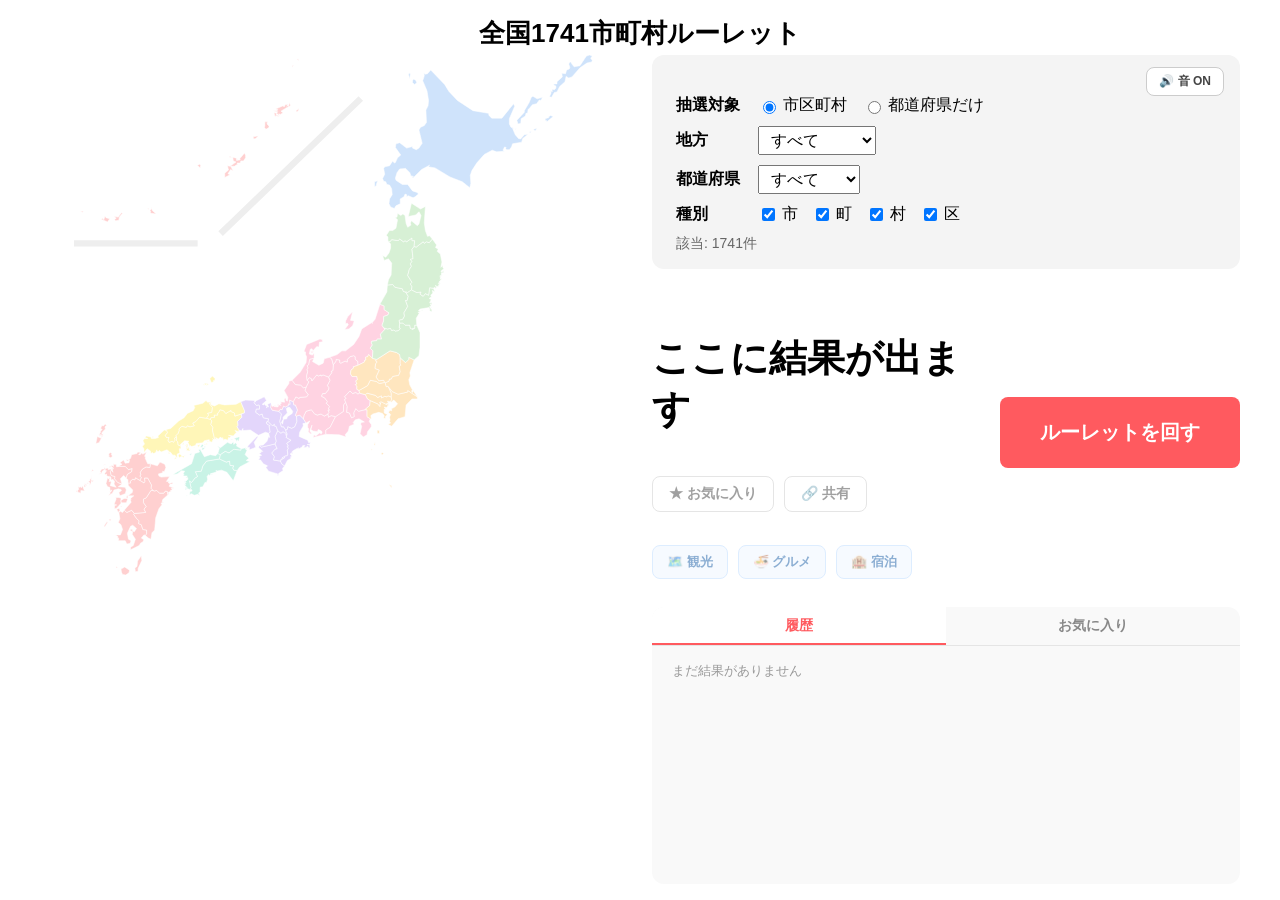
==== index.html @ 9b33c37a "Add files via upload" ====
<!DOCTYPE html>
<html lang="ja">

<head>
    <meta charset="UTF-8">
    <meta name="viewport" content="width=device-width, initial-scale=1.0">

    <title>全国1741市町村ルーレット</title>
    <meta name="description" content="日本全国1,741の市区町村・47都道府県からランダムに1つ選ぶルーレットアプリ。地方・都道府県・種別で絞り込みもできます。">

    <!-- OGP（X/LINE/Facebookなどでシェアされたときの表示）
         ↓ 公開後、og:image と twitter:image は
         https://ユーザー名.github.io/リポジトリ名/images/ogp.png のような
         絶対URLに書き換えてください（相対パスだと反映されないSNSがあります） -->
    <meta property="og:type" content="website">
    <meta property="og:title" content="全国1741市町村ルーレット">
    <meta property="og:description" content="日本全国1,741の市区町村・47都道府県からランダムに1つ選ぶルーレットアプリ。">
    <meta property="og:image" content="images/ogp.png">
    <meta property="og:locale" content="ja_JP">

    <!-- Twitter/X Card -->
    <meta name="twitter:card" content="summary_large_image">
    <meta name="twitter:title" content="全国1741市町村ルーレット">
    <meta name="twitter:description" content="日本全国1,741の市区町村・47都道府県からランダムに1つ選ぶルーレットアプリ。">
    <meta name="twitter:image" content="images/ogp.png">

    <link rel="stylesheet" href="style.css">
</head>

<body>

    <h1>全国1741市町村ルーレット</h1>

    <div id="layout">

        <div id="leftPane">
            <div id="mapWrap">
<svg id="japanMap" class="geolonia-svg-map" viewBox="0 0 1000 1000" xmlns="http://www.w3.org/2000/svg">
  <g class="svg-map" transform="matrix(1.028807, 0, 0, 1.028807, -47.544239, -28.806583)">
    <g class="prefectures" transform="matrix(1, 0, 0, 1, 6, 18)">
      <g class="okinawa kyushu-okinawa prefecture" data-code="47" transform="translate(52.000000, 193.000000)">
        <title>沖縄 / Okinawa</title>
        <polygon points="4 109 6 110 4 111 0 110"/>
        <polygon points="48 121 55 123 51 129 39 124 42 122 44 125 46 118"/>
        <polygon points="132 113 130 110 132 110 130 108 133 105 132 100 135 108 142 114"/>
        <polygon points="225 23 224 28 219 23 223 21"/>
        <polygon points="73 117 77 112 79 113 73 120 72 126 66 127 64 125 67 122 63 119 71 120"/>
        <polygon points="287 20 291 17 286 15 285 8 292 10 292 14 299 13 298 11 307 0 309 5 309 9 305 15 300 15 299 19 293 19 294 21 288 25 281 25 286 34 281 31 276 39 280 41 270 46 270 38 277 32 275 24 280 25"/>
        <polygon points="127 106 126 103 128 104"/>
        <polygon points="279 8 279 6 283 8"/>
        <polygon points="293 11 294 13 292 12"/>
      </g>
      <g class="kagoshima kyushu kyushu-okinawa prefecture" data-code="46" transform="translate(96.000000, 17.000000)">
        <title>鹿児島 / Kagoshima</title>
        <polygon points="23 949 26 951 23 952"/>
        <polygon points="33 960 32 954 39 950 48 956 47 961 41 965 35 964"/>
        <polygon points="64 953 64 958 59 959 58 952 62 949 63 939 70 929 71 938"/>
        <polygon points="38 844 43 848 52 844 57 850 56 852 61 859 66 864 65 869 70 871 73 880 80 881 80 888 78 891 75 890 70 896 75 899 73 903 76 902 69 905 66 910 50 918 50 913 55 910 59 898 53 889 54 884 48 881 53 879 54 883 57 884 61 878 54 872 50 874 44 887 46 898 51 901 49 906 43 907 40 901 27 901 28 897 25 896 27 894 22 890 31 890 35 880 32 871 27 867 30 860 28 848 31 846 35 848"/>
        <polygon points="31 837 34 836 33 838"/>
        <polygon points="27 848 24 842 29 840 30 844"/>
        <polygon points="4 868 6 865 7 867 2 875 0 874"/>
        <polygon points="12 864 9 861 14 861"/>
        <polygon points="284 149 280 150 279 146 289 144"/>
        <polygon points="301 126 301 118 306 118 305 122 309 126 308 129 303 132 300 128"/>
        <polygon points="363 98 360 99 359 97 365 93"/>
        <polygon points="344 90 331 98 335 101 330 104 327 103 329 107 323 102 325 99 316 97 324 97 325 95 321 94 335 88 337 90 339 86 344 85 342 89 344 87 345 89 347 82 349 88"/>
        <polygon points="324 108 322 106 320 108 318 101 323 102 322 105 328 107 325 109 326 107"/>
        <polygon points="355 12 352 16 352 13"/>
        <polygon points="361 1 363 0 365 4"/>
      </g>
      <g class="miyazaki kyushu kyushu-okinawa prefecture" data-code="45" transform="translate(152.000000, 824.000000)">
        <title>宮崎 / Miyazaki</title>
        <polygon points="36 0 38 1 43 0 48 5 56 5 59 1 63 2 63 7 65 7 54 17 53 21 56 22 52 23 51 25 53 26 47 34 41 51 39 74 34 79 32 91 27 89 22 84 24 81 24 74 17 73 14 64 9 62 10 57 5 52 0 45 1 43 22 41 19 35 23 30 18 23 18 16 23 14 32 0"/>
      </g>
      <g class="oita kyushu kyushu-okinawa prefecture" data-code="44" transform="translate(163.000000, 771.000000)">
        <title>大分 / Oita</title>
        <polygon points="0 34 3 29 0 26 2 24 1 19 5 13 12 9 19 10 20 3 33 7 38 0 47 4 49 10 46 18 43 17 43 20 35 22 36 26 40 28 56 27 50 36 56 36 53 38 56 40 61 38 62 41 57 41 55 45 65 49 59 49 61 51 57 54 60 55 54 56 54 60 52 60 52 55 48 54 45 58 37 58 32 53 27 54 25 53 21 49 22 43 15 30 9 30 10 36 8 39"/>
      </g>
      <g class="kumamoto kyushu kyushu-okinawa prefecture" data-code="43" transform="translate(115.000000, 800.000000)">
        <title>熊本 / kumamoto</title>
        <path d="M8,37 L13,38 L13,48 L5,57 L1,58 L1,52 L5,51 L0,50 L4,40 L3,37 L8,37 Z M20,47 L14,47 L12,43 L19,39 L26,39 L23,47 L20,47 Z M24,34 L26,34 L26,38 L23,38 L24,34 Z M38,67 L33,61 L24,65 L19,61 L32,46 L30,40 L32,41 L31,39 L37,34 L26,34 L34,28 L35,23 L27,15 L26,10 L31,10 L30,7 L35,3 L39,4 L40,0 L48,5 L56,10 L58,7 L57,1 L63,1 L70,14 L69,20 L73,24 L69,24 L60,38 L55,40 L55,47 L60,54 L56,59 L59,65 L38,67 Z"/>
      </g>
      <g class="nagasaki kyushu kyushu-okinawa prefecture" data-code="42" transform="translate(44.000000, 700.000000)">
        <title>長崎 / Nagasaki</title>
        <path d="M53,1 L55,0 L57,2 L54,5 L55,9 L49,15 L48,19 L51,18 L49,22 L51,21 L48,25 L48,20 L46,22 L46,19 L45,22 L42,20 L44,20 L45,15 L47,15 L45,14 L49,10 L46,8 L48,3 L52,3 L53,1 Z M46,29 L43,35 L37,36 L40,22 L41,24 L45,25 L44,22 L45,26 L48,25 L46,29 Z M67,59 L68,61 L64,63 L60,59 L62,59 L61,56 L64,53 L67,55 L66,57 L68,58 L67,59 Z M28,110 L25,115 L26,110 L23,107 L26,106 L26,102 L28,102 L30,94 L28,105 L33,106 L30,108 L28,106 L28,110 Z M24,112 L21,111 L21,109 L23,111 L22,108 L24,112 Z M19,113 L20,110 L19,116 L16,111 L19,113 Z M6,118 L9,117 L10,119 L12,115 L16,125 L9,124 L9,129 L0,126 L1,124 L3,126 L4,125 L2,125 L5,122 L4,116 L6,118 Z M65,80 L62,81 L64,78 L65,80 Z M67,82 L70,84 L67,86 L67,82 Z M29,88 L31,85 L33,87 L29,88 Z M54,76 L51,77 L55,74 L54,76 Z M66,86 L64,89 L66,96 L73,98 L72,102 L78,109 L86,112 L79,117 L92,118 L94,123 L92,130 L82,134 L80,128 L85,124 L84,122 L79,121 L71,123 L68,129 L60,134 L64,129 L63,126 L65,127 L67,123 L64,125 L63,118 L59,117 L56,111 L59,100 L63,104 L62,108 L63,106 L66,108 L64,115 L75,118 L71,112 L72,107 L69,103 L66,105 L65,99 L62,99 L62,97 L58,100 L60,98 L57,96 L57,93 L57,95 L53,93 L57,87 L54,86 L55,83 L60,82 L60,85 L65,84 L66,86 Z M49,88 L48,92 L42,94 L47,91 L45,89 L48,84 L52,84 L54,81 L55,84 L49,88 Z M15,115 L15,113 L18,116 L15,118 L15,115 Z M64,101 L63,104 L62,101 L64,98 L64,101 Z"/>
      </g>
      <g class="saga kyushu kyushu-okinawa prefecture" data-code="41" transform="translate(108.000000, 773.000000)">
        <title>佐賀 / Saga</title>
        <polygon points="15 6 28 6 34 12 41 10 40 16 32 21 30 28 25 23 19 29 22 39 14 36 8 29 9 25 2 23 0 16 2 13 5 17 4 13 6 9 2 6 3 4 6 6 6 0 7 2 11 2 12 7"/>
      </g>
      <g class="fukuoka kyushu kyushu-okinawa prefecture" data-code="40" transform="translate(123.000000, 752.000000)">
        <title>福岡 / Fukuoka</title>
        <polygon points="40 53 32 48 31 52 27 51 22 55 23 58 18 58 18 52 15 49 17 42 25 37 26 31 19 33 13 27 0 27 7 23 3 20 10 15 13 21 20 20 21 15 17 17 14 14 19 15 23 12 25 5 35 3 36 0 42 1 38 5 41 5 43 2 46 4 53 0 49 8 52 10 50 11 55 22 60 22 59 29 52 28 45 32 41 38 42 43 40 45 43 48"/>
      </g>
      <g class="kochi shikoku prefecture" data-code="39" transform="translate(251.000000, 765.000000)">
        <title>高知 / Kochi</title>
        <path d="M61,0 L74,6 L80,4 L81,12 L88,13 L86,17 L88,21 L94,22 L87,41 L75,25 L65,21 L55,23 L55,21 L56,24 L44,28 L50,28 L44,29 L42,32 L41,29 L38,33 L39,38 L37,44 L34,44 L30,52 L25,53 L25,61 L22,64 L25,70 L21,66 L14,68 L9,65 L5,67 L6,61 L10,60 L9,57 L6,57 L8,54 L5,41 L9,44 L15,36 L20,33 L16,24 L27,23 L30,13 L37,4 L61,0 Z M1,69 L0,70 L0,67 L1,69 Z"/>
      </g>
      <g class="ehime shikoku prefecture" data-code="38" transform="translate(225.000000, 737.000000)">
        <title>愛媛 / Ehime</title>
        <path d="M34,21 L31,20 L35,17 L34,21 Z M55,6 L51,6 L55,0 L57,3 L55,6 Z M60,5 L61,5 L60,7 L57,6 L60,5 Z M58,10 L54,12 L55,7 L60,8 L58,10 Z M32,85 L25,83 L25,86 L23,86 L24,81 L27,82 L21,76 L24,76 L22,72 L25,72 L22,71 L23,69 L20,67 L24,70 L28,66 L28,63 L24,63 L27,60 L19,60 L21,57 L19,56 L22,51 L16,50 L8,56 L0,57 L35,37 L41,18 L50,15 L48,11 L51,10 L59,24 L70,20 L80,22 L84,18 L89,20 L87,28 L63,32 L56,41 L53,51 L42,52 L46,61 L41,64 L35,72 L31,69 L34,82 L32,85 Z"/>
      </g>
      <g class="kagawa shikoku prefecture" data-code="37" transform="translate(308.000000, 724.000000)">
        <title>香川 / Kagawa</title>
        <path d="M6,33 L1,31 L4,21 L0,17 L6,20 L19,10 L26,13 L30,9 L31,14 L34,11 L37,14 L36,17 L45,22 L44,25 L31,23 L22,30 L15,27 L6,33 Z M27,5 L25,4 L29,4 L27,5 Z M40,0 L42,0 L40,8 L38,7 L38,5 L35,9 L35,5 L31,3 L40,0 Z"/>
      </g>
      <g class="tokushima shikoku prefecture" data-code="36" transform="translate(312.000000, 744.000000)">
        <title>徳島 / Tokushima</title>
        <path d="M50,2 L52,0 L51,4 L50,2 Z M41,2 L49,0 L49,3 L52,4 L48,13 L55,20 L50,24 L57,26 L38,36 L33,43 L27,42 L25,38 L27,34 L20,33 L19,25 L13,27 L0,21 L2,13 L11,7 L18,10 L27,3 L40,5 L41,2 Z"/>
      </g>
      <g class="yamaguchi chugoku prefecture" data-code="35" transform="translate(168.000000, 710.000000)">
        <title>山口 / Yamaguchi</title>
        <path d="M45,0 L47,6 L43,11 L45,15 L50,15 L48,20 L50,24 L56,22 L58,24 L61,20 L60,16 L64,14 L64,21 L66,23 L67,29 L72,31 L72,36 L69,36 L70,44 L65,46 L65,54 L61,48 L57,48 L52,42 L47,44 L50,41 L46,38 L35,42 L32,39 L30,42 L29,40 L27,42 L27,38 L25,43 L21,45 L19,43 L16,45 L15,40 L9,36 L3,43 L3,36 L0,32 L4,27 L1,21 L4,17 L10,17 L5,15 L7,12 L16,14 L17,17 L24,17 L30,15 L29,12 L41,1 L43,2 L45,0 Z M64,54 L59,56 L62,52 L64,54 Z M75,50 L83,48 L78,50 L77,53 L73,50 L69,53 L67,48 L70,46 L75,50 Z M18,15 L18,13 L22,14 L18,15 Z M51,46 L48,46 L51,43 L51,46 Z"/>
      </g>
      <g class="hiroshima chugoku prefecture" data-code="34" transform="translate(230.000000, 687.000000)">
        <title>広島 / Hiroshima</title>
        <path d="M73,40 L72,42 L69,40 L72,43 L70,42 L68,47 L63,45 L63,42 L54,44 L51,48 L39,49 L37,53 L30,55 L28,53 L25,56 L26,53 L23,47 L25,45 L17,44 L9,51 L10,54 L5,52 L4,46 L2,44 L2,37 L0,35 L5,30 L7,24 L6,22 L12,17 L20,19 L22,16 L27,18 L35,16 L32,11 L38,8 L45,0 L58,2 L65,4 L68,7 L66,14 L70,19 L69,24 L73,40 Z M45,53 L43,56 L41,53 L46,51 L45,53 Z M21,54 L20,50 L23,51 L22,59 L19,59 L21,56 L17,51 L21,54 Z M15,48 L16,50 L12,52 L15,48 Z M35,57 L33,56 L36,56 L35,57 Z M24,58 L26,58 L25,61 L28,61 L26,63 L20,62 L23,56 L26,56 L24,58 Z M59,49 L59,52 L56,49 L59,49 Z M57,50 L53,52 L54,50 L57,50 Z M60,44 L62,45 L59,47 L60,44 Z"/>
      </g>
      <g class="okayama chugoku prefecture" data-code="33" transform="translate(295.000000, 673.000000)">
        <title>岡山 / Okayama</title>
        <polygon points="58 8 59 14 51 22 52 29 50 32 54 38 53 41 46 39 49 42 43 49 34 48 39 49 36 53 34 52 33 57 27 55 25 58 23 52 23 55 19 51 15 55 10 52 12 56 8 54 4 38 5 33 1 28 3 21 0 18 1 15 8 14 7 10 14 10 13 7 15 6 18 0 25 2 29 7 39 1 38 3 45 6 46 12"/>
      </g>
      <g class="shimane chugoku prefecture" data-code="32" transform="translate(211.000000, 610.000000)">
        <title>島根 / Shimane</title>
        <path d="M74,14 L78,13 L75,17 L72,15 L73,19 L71,16 L74,14 Z M79,16 L77,19 L77,15 L79,14 L81,17 L79,16 Z M83,5 L88,0 L93,5 L92,9 L89,9 L91,11 L86,12 L83,5 Z M2,100 L10,98 L25,84 L35,78 L41,70 L52,65 L55,59 L53,55 L70,51 L76,46 L79,49 L87,48 L84,50 L82,51 L88,59 L87,68 L79,70 L81,73 L77,79 L64,77 L57,85 L51,88 L54,93 L46,95 L41,93 L39,96 L31,94 L25,99 L26,101 L24,107 L19,112 L21,114 L17,116 L18,120 L15,124 L13,122 L7,124 L5,120 L7,115 L2,115 L0,111 L4,106 L2,100 Z"/>
      </g>
      <g class="tottori chugoku prefecture" data-code="31" transform="translate(288.000000, 658.000000)">
        <title>鳥取 / Tottori</title>
        <polygon points="7 33 0 31 4 25 2 22 10 20 11 11 5 3 7 2 9 6 15 8 23 4 34 6 55 5 64 0 71 17 71 21 65 23 53 27 52 21 45 18 46 16 36 22 32 17 25 15 22 21 20 22 21 25 14 25 15 29 8 30"/>
      </g>
      <g class="wakayama kinki prefecture" data-code="30" transform="translate(385.000000, 737.000000)">
        <title>和歌山 / Wakayama</title>
        <path d="M41,32 L44,38 L49,41 L45,46 L46,50 L38,55 L37,59 L35,59 L36,56 L19,51 L14,44 L17,41 L9,37 L4,30 L0,30 L3,25 L0,24 L6,21 L1,18 L5,16 L4,14 L8,14 L0,6 L2,3 L5,6 L31,0 L35,9 L31,10 L25,17 L30,24 L28,30 L41,32 Z M49,23 L49,26 L44,29 L44,26 L49,23 Z"/>
      </g>
      <g class="nara kinki prefecture" data-code="29" transform="translate(410.000000, 712.000000)">
        <title>奈良 / Nara</title>
        <polygon points="24 48 19 51 19 54 17 54 17 57 16 57 3 55 5 49 0 42 6 35 10 34 6 25 8 20 6 11 11 0 17 5 21 2 25 5 27 3 29 7 26 8 28 9 27 13 36 18 28 24 31 29 29 30 31 33 29 37 30 44 29 47"/>
      </g>
      <g class="hyogo kinki prefecture" data-code="28" transform="translate(345.000000, 655.000000)">
        <title>兵庫 / Hyogo</title>
        <path d="M31,90 L23,93 L23,88 L20,89 L20,86 L38,67 L39,69 L32,79 L35,88 L31,90 Z M3,59 L4,56 L0,50 L2,47 L1,40 L9,32 L8,26 L14,24 L14,20 L7,3 L16,0 L33,1 L32,5 L36,10 L41,9 L42,11 L42,17 L36,17 L35,23 L42,28 L47,26 L49,33 L59,35 L58,40 L55,41 L56,45 L62,48 L60,49 L62,60 L59,62 L53,60 L40,66 L25,56 L11,57 L11,53 L8,58 L5,56 L3,59 Z"/>
      </g>
      <g class="osaka kinki prefecture" data-code="27" transform="translate(387.000000, 695.000000)">
        <title>大阪 / Osaka</title>
        <polygon points="16 0 24 8 28 5 27 8 31 9 34 17 29 28 31 37 29 42 3 48 0 45 7 44 14 37 17 28 19 30 17 22 20 20 18 9 20 8 14 5 13 1"/>
      </g>
      <g class="kyoto kinki prefecture" data-code="26" transform="translate(377.000000, 649.000000)">
        <title>京都 / Kyoto</title>
        <polygon points="44 63 41 55 37 54 38 51 34 54 26 46 27 41 17 39 15 32 10 34 3 29 4 23 10 23 10 17 9 15 4 16 0 11 1 7 3 10 2 8 19 0 23 7 15 14 18 15 20 11 20 15 24 17 23 21 25 18 27 19 25 14 31 11 32 14 31 20 34 25 46 27 51 32 48 46 51 56 55 56 59 62 60 66 58 68 54 65 50 68"/>
      </g>
      <g class="shiga kinki prefecture" data-code="25" transform="translate(423.000000, 655.000000)">
        <title>滋賀 / Shiga</title>
        <path d="M20,0 L27,3 L28,9 L31,9 L34,16 L35,19 L31,29 L33,30 L34,40 L30,50 L24,53 L17,50 L16,55 L13,56 L9,50 L5,50 L2,40 L5,26 L0,21 L3,17 L6,18 L9,11 L12,13 L18,10 L18,7 L21,8 L20,0 Z M20,13 L20,16 L18,13 L14,16 L16,24 L8,32 L8,36 L5,42 L7,45 L9,36 L15,35 L16,31 L25,25 L26,21 L20,13 Z"/>
      </g>
      <g class="mie kinki prefecture" data-code="24" transform="translate(426.000000, 683.000000)">
        <title>三重 / Mie</title>
        <polygon points="8 95 3 92 0 86 1 86 1 83 3 83 8 80 8 77 13 76 14 73 13 66 15 62 13 59 15 58 12 53 20 47 11 42 12 38 10 37 13 36 11 32 10 28 13 27 14 22 21 25 27 22 31 12 30 2 36 0 43 7 48 15 42 16 43 20 36 32 35 40 51 47 53 52 56 51 55 55 50 55 55 56 55 61 51 62 53 60 50 58 49 60 43 61 46 57 42 57 39 62 39 60 36 63 34 61 34 64 32 62 25 66 22 68 23 73 21 72 22 70 18 73 22 77 20 77 22 80 19 78 20 81 13 85"/>
      </g>
      <g class="aichi chubu prefecture" data-code="23" transform="translate(469.000000, 673.000000)">
        <title>愛知 / Aichi</title>
        <polygon points="42 46 18 52 20 47 23 49 31 43 33 46 35 43 34 40 28 37 26 41 18 40 14 37 16 29 12 40 16 45 13 45 9 41 10 36 8 33 8 28 12 21 5 25 0 17 1 11 5 3 15 0 21 8 26 10 33 8 39 12 46 8 47 14 52 11 60 13 50 33 42 38"/>
      </g>
      <g class="shizuoka chubu prefecture" data-code="22" transform="translate(511.000000, 659.000000)">
        <title>静岡 / Shizuoka</title>
        <polygon points="73 14 77 14 77 27 83 31 81 36 85 42 85 46 78 55 77 61 70 65 64 59 67 45 65 41 66 38 72 37 62 31 55 33 51 38 53 41 44 45 42 54 36 61 38 65 25 61 0 60 0 52 8 47 18 27 33 17 33 5 37 0 40 8 39 19 44 20 48 29 53 27 52 20 56 12 61 17"/>
      </g>
      <g class="gifu chubu prefecture" data-code="21" transform="translate(450.000000, 608.000000)">
        <title>岐阜 / Gifu</title>
        <polygon points="66 4 69 10 64 20 67 24 66 28 60 35 55 35 53 40 59 43 64 50 62 53 68 59 66 63 68 66 65 66 67 70 65 73 58 77 52 73 45 75 40 73 34 65 24 68 20 76 19 82 12 75 6 77 4 76 8 66 7 63 4 56 1 56 0 50 5 41 11 44 12 42 25 41 28 37 22 29 24 23 29 13 26 10 30 5 34 7 35 11 44 0 47 2 52 0 52 2 56 0"/>
      </g>
      <g class="nagano chubu prefecture" data-code="20" transform="translate(503.000000, 572.000000)">
        <title>長野 / Nagano</title>
        <polygon points="68 18 59 21 60 23 55 27 54 34 57 39 66 39 67 45 64 47 66 53 63 54 66 57 66 63 70 65 71 70 68 72 64 69 58 71 53 66 43 77 46 80 43 82 45 87 41 92 41 104 26 114 18 112 13 115 12 109 14 106 12 102 15 102 13 99 15 95 9 89 11 86 6 79 0 76 2 71 7 71 13 64 14 60 11 56 16 46 13 40 19 32 18 29 21 28 22 17 27 10 27 7 34 8 34 13 36 14 44 10 48 12 48 7 53 2 60 0 63 2 63 7 68 11"/>
      </g>
      <g class="yamanashi chubu prefecture" data-code="19" transform="translate(546.000000, 638.000000)">
        <title>山梨 / Yamanashi</title>
        <polygon points="2 21 0 16 3 14 0 11 10 0 15 5 21 3 25 6 28 4 39 7 43 15 48 18 47 27 38 35 26 38 21 33 17 41 18 48 13 50 9 41 4 40 5 29"/>
      </g>
      <g class="fukui chubu prefecture" data-code="18" transform="translate(408.000000, 618.000000)">
        <title>福井 / Fukui</title>
        <polygon points="40 0 46 8 56 9 61 14 66 13 64 19 70 27 67 31 54 32 53 34 47 31 42 40 35 37 36 45 33 44 33 47 27 50 24 48 21 55 18 54 15 58 3 56 0 51 1 45 3 49 10 46 6 49 13 50 15 47 13 48 13 45 19 47 17 45 20 43 18 40 26 41 25 35 28 33 29 38 31 39 32 32 25 19 34 6 34 2"/>
      </g>
      <g class="ishikawa chubu prefecture" data-code="17" transform="translate(448.000000, 541.000000)">
        <title>石川 / Ishikawa</title>
        <path d="M37,26 L34,23 L41,23 L37,26 Z M28,77 L31,80 L26,90 L21,91 L16,86 L6,85 L0,77 L15,62 L26,44 L27,33 L25,29 L25,24 L22,23 L27,10 L52,0 L56,1 L57,5 L51,6 L50,15 L46,14 L39,22 L37,18 L34,19 L32,28 L38,30 L41,26 L41,36 L33,38 L31,48 L28,50 L30,54 L28,57 L29,61 L27,69 L28,77 Z"/>
      </g>
      <g class="toyama chubu prefecture" data-code="16" transform="translate(475.000000, 575.000000)">
        <title>富山 / Toyama</title>
        <polygon points="41 37 31 33 27 35 27 33 22 35 19 33 10 44 9 40 5 38 1 43 0 35 2 27 1 23 3 20 1 16 4 14 6 4 14 2 11 8 23 15 31 11 33 3 43 0 47 3 50 14 49 25 46 26 47 29"/>
      </g>
      <g class="niigata chubu prefecture" data-code="15" transform="translate(518.000000, 476.000000)">
        <title>新潟 / Niigata</title>
        <path d="M7,113 L4,102 L0,99 L14,94 L23,87 L30,87 L45,75 L55,60 L60,46 L79,34 L80,36 L79,35 L85,28 L94,0 L102,3 L102,10 L111,16 L109,20 L101,23 L101,31 L98,39 L101,44 L104,46 L95,56 L97,65 L89,65 L88,68 L79,69 L78,72 L80,76 L76,82 L81,87 L80,101 L73,94 L71,98 L67,99 L68,104 L65,105 L65,108 L53,114 L53,107 L48,103 L48,98 L45,96 L38,98 L33,103 L33,108 L29,106 L21,110 L19,109 L19,104 L12,103 L12,106 L7,113 Z M36,46 L28,47 L35,38 L33,35 L30,37 L30,31 L34,23 L43,14 L39,30 L46,31 L43,40 L36,46 Z"/>
      </g>
      <g class="kanagawa kanto prefecture" data-code="14" transform="translate(584.000000, 656.000000)">
        <title>神奈川 / Kanagawa</title>
        <polygon points="10 0 24 6 28 11 28 6 30 6 27 4 30 2 44 9 40 13 36 12 39 16 36 16 36 23 42 26 38 30 39 33 35 33 36 28 33 24 26 22 15 25 11 28 12 34 10 34 4 30 4 17 0 17 9 9"/>
      </g>
      <g class="tokyo kanto prefecture" data-code="13" transform="translate(585.000000, 642.000000)">
        <title>東京 / Tokyo</title>
        <path d="M49,173 L49,178 L44,171 L49,173 Z M34,113 L32,115 L29,114 L31,111 L34,113 Z M11,104 L13,106 L11,107 L11,104 Z M18,98 L16,96 L18,92 L18,98 Z M22,75 L22,69 L26,70 L26,76 L22,75 Z M48,7 L49,12 L47,16 L41,15 L43,19 L39,20 L43,20 L43,23 L29,16 L26,18 L29,20 L27,20 L27,25 L23,20 L9,14 L4,11 L0,3 L3,0 L18,4 L23,8 L30,5 L30,9 L36,6 L40,7 L42,5 L48,7 Z"/>
      </g>
      <g class="chiba kanto prefecture" data-code="12" transform="translate(627.000000, 629.000000)">
        <title>千葉 / Chiba</title>
        <polygon points="5 29 7 25 6 20 6 13 0 0 8 10 19 15 37 11 37 8 55 20 55 24 45 24 34 35 32 57 19 61 7 75 0 71 5 69 3 66 4 63 3 58 5 53 1 49 4 45 7 46 7 42 13 39 18 33 11 26 6 30"/>
      </g>
      <g class="saitama kanto prefecture" data-code="11" transform="translate(573.000000, 618.000000)">
        <title>埼玉 / Saitama</title>
        <polygon points="48 4 49 5 51 12 54 11 54 11 60 24 60 31 54 29 52 31 48 30 42 33 42 29 35 32 30 28 15 24 12 27 1 24 0 19 16 10 21 0 32 2 38 6"/>
      </g>
      <g class="gunma kanto prefecture" data-code="10" transform="translate(557.000000, 570.000000)">
        <title>群馬 / Gunma</title>
        <polygon points="64 52 54 54 48 50 37 48 32 58 16 67 12 65 12 59 9 56 12 55 10 49 13 47 12 41 3 41 0 36 1 29 6 25 5 23 14 20 26 14 26 11 29 10 28 5 32 4 34 0 41 7 49 9 47 12 50 14 47 17 46 26 54 29 48 42 53 49 62 48"/>
      </g>
      <g class="tochigi kanto prefecture" data-code="9" transform="translate(603.000000, 563.000000)">
        <title>栃木 / Tochigi</title>
        <polygon points="19 60 18 59 16 55 7 56 2 49 8 36 0 33 1 24 4 21 1 19 3 16 28 0 40 3 46 7 47 13 47 24 48 27 45 29 47 39 44 46 33 48 30 53 27 53 26 57"/>
      </g>
      <g class="ibaraki kanto prefecture" data-code="8" transform="translate(622.000000, 575.000000)">
        <title>茨城 / Ibaraki</title>
        <polygon points="5 54 5 54 2 55 0 48 7 45 8 41 11 41 14 36 25 34 28 27 26 17 29 15 28 12 28 1 38 10 44 4 44 0 54 5 46 29 47 35 44 42 46 52 51 61 49 63 51 66 52 62 60 74 42 62 42 65 24 69 13 64"/>
      </g>
      <g class="fukushima tohoku prefecture" data-code="7" transform="translate(594.000000, 511.000000)">
        <title>福島 / Fukushima</title>
        <polygon points="82 69 72 64 72 68 66 74 56 65 55 59 49 55 37 52 12 68 4 66 5 52 0 47 4 41 2 37 3 34 12 33 13 30 21 30 19 21 28 11 25 9 32 11 38 10 40 14 44 13 47 15 53 14 56 10 54 9 55 0 61 0 65 4 74 4 75 10 80 12 79 10 83 10 83 4 87 4 93 18 93 45 91 61"/>
      </g>
      <g class="yamagata tohoku prefecture" data-code="6" transform="translate(612.000000, 439.000000)">
        <title>山形 / Yamagata</title>
        <polygon points="14 1 24 0 28 5 42 8 44 13 48 14 53 22 51 30 48 30 52 41 45 53 46 59 43 65 36 67 37 72 36 81 38 82 35 86 29 87 26 85 22 86 20 82 14 83 7 81 4 76 7 68 7 60 15 57 17 53 8 47 8 40 0 37 13 14"/>
      </g>
      <g class="akita tohoku prefecture" data-code="5" transform="translate(617.000000, 352.000000)">
        <title>秋田 / Akita</title>
        <polygon points="54 97 47 102 43 101 39 100 37 95 23 92 19 87 9 88 11 78 16 69 17 47 11 39 3 42 0 33 6 36 12 28 15 19 15 11 10 6 14 7 17 3 29 5 32 2 39 7 42 5 45 7 55 0 55 5 60 5 59 16 55 21 57 39 52 40 55 44 52 48 54 53 50 59 47 70 55 83 52 86 55 91"/>
      </g>
      <g class="miyagi tohoku prefecture" data-code="4" transform="translate(648.000000, 445.000000)">
        <title>宮城 / Miyagi</title>
        <path d="M33,70 L29,70 L29,76 L25,76 L26,78 L21,76 L20,70 L11,70 L7,66 L1,66 L0,61 L7,59 L10,53 L9,47 L16,35 L12,24 L15,24 L17,16 L12,8 L16,9 L23,4 L33,9 L41,8 L39,12 L45,16 L49,11 L55,14 L57,0 L64,1 L67,8 L62,5 L63,10 L59,14 L62,19 L60,17 L56,20 L60,22 L57,28 L61,28 L61,32 L58,30 L60,34 L57,35 L58,38 L61,37 L59,39 L61,41 L61,45 L57,43 L58,40 L55,41 L57,39 L56,37 L39,40 L36,43 L40,45 L35,46 L38,47 L32,57 L33,70 Z M43,41 L44,43 L42,43 L43,41 Z"/>
      </g>
      <g class="iwate tohoku prefecture" data-code="3" transform="translate(664.000000, 354.000000)">
        <title>岩手 / Iwate</title>
        <polygon points="48 92 41 91 39 105 33 102 29 107 23 103 25 99 17 100 7 95 8 89 5 84 8 81 0 68 3 57 7 51 5 46 8 42 5 38 10 37 8 19 12 14 16 15 29 5 31 8 35 5 40 7 46 0 54 11 52 16 57 19 55 23 61 28 64 43 62 53 65 49 66 54 68 55 62 60 64 62 67 59 67 63 63 63 63 68 60 69 65 68 60 71 62 73 60 75 64 74 58 81 62 83 57 83 60 86 57 86 59 88 53 89 52 86 54 91 52 91 52 94 50 90"/>
      </g>
      <g class="aomori tohoku prefecture" data-code="2" transform="translate(624.000000, 287.000000)">
        <title>青森 / Aomori</title>
        <polygon points="3 71 3 63 0 60 6 51 12 51 18 47 21 31 17 27 20 26 21 19 27 23 31 20 35 23 37 38 40 45 46 41 45 37 47 33 58 42 61 39 65 23 61 16 55 22 41 25 47 0 64 11 73 6 71 37 73 51 77 62 81 61 86 67 80 74 75 72 71 75 69 72 56 82 52 81 53 70 48 70 48 65 38 72 35 70 32 72 25 67 22 70 10 68 7 72"/>
      </g>
      <g class="hokkaido prefecture" data-code="1" transform="translate(602.000000, 10.000000)">
        <title>北海道 / Hokkaido</title>
        <path d="M4,240 L3,245 L0,246 L0,237 L6,235 L4,240 Z M33,261 L32,250 L28,243 L23,242 L21,237 L17,236 L15,231 L19,223 L17,212 L19,209 L28,207 L34,198 L37,202 L39,201 L43,192 L49,187 L39,173 L40,166 L47,164 L60,174 L71,171 L71,174 L78,177 L83,174 L89,165 L83,140 L86,135 L93,132 L97,126 L96,103 L100,95 L101,85 L98,67 L90,48 L93,39 L92,33 L94,36 L99,35 L105,28 L131,55 L139,68 L155,85 L184,104 L213,109 L214,113 L219,118 L238,118 L260,91 L262,96 L252,119 L252,129 L255,135 L265,138 L263,140 L264,137 L258,137 L263,149 L269,156 L273,157 L280,149 L287,148 L277,156 L275,163 L258,166 L256,172 L252,177 L247,177 L245,175 L246,173 L243,172 L240,178 L243,180 L228,181 L220,178 L205,186 L191,202 L182,216 L179,225 L180,240 L178,248 L164,237 L141,228 L113,211 L100,209 L103,206 L88,214 L72,230 L69,227 L73,227 L68,226 L66,220 L58,212 L47,213 L42,220 L39,230 L40,234 L52,242 L62,242 L71,254 L80,257 L82,260 L76,265 L72,267 L63,263 L60,265 L60,261 L57,260 L55,265 L48,269 L48,278 L40,282 L37,287 L30,284 L27,278 L28,269 L33,261 Z M71,48 L73,45 L77,47 L79,52 L75,55 L71,52 L71,48 Z M65,35 L65,33 L67,35 L66,45 L63,35 L65,35 Z M369,17 L367,13 L365,13 L363,17 L365,23 L364,26 L359,28 L357,35 L350,34 L351,41 L341,50 L341,54 L335,54 L335,56 L339,58 L339,62 L336,65 L332,64 L332,69 L329,66 L330,71 L327,78 L331,79 L336,70 L341,69 L346,59 L356,50 L358,40 L363,43 L369,41 L384,24 L397,15 L406,13 L407,10 L404,6 L407,2 L402,0 L396,2 L384,20 L373,22 L369,17 Z M290,99 L295,93 L303,91 L308,84 L311,85 L314,79 L304,82 L296,77 L293,79 L289,89 L280,104 L280,107 L266,122 L268,129 L273,128 L273,132 L274,119 L282,114 L283,109 L286,109 L287,102 L290,99 Z M322,125 L334,115 L329,113 L325,116 L326,117 L319,119 L319,123 L321,122 L322,125 Z M300,142 L304,137 L297,139 L300,142 Z M291,146 L293,143 L289,144 L291,146 Z"/>
      </g>
    </g>
    <g class="boundary-line" stroke="#EEEEEE" stroke-width="12" style="">
      <line x1="320.227" y1="361.996" x2="582.351" y2="109.378" style=""/>
      <line x1="277.337" y1="380.162" x2="46.213" y2="380.162" style=""/>
    </g>
  </g>
</svg>

            </div>
        </div>

        <div id="rightPane">
            <div id="topRight">
            <div id="filters">
                <button id="soundToggleBtn" type="button" aria-pressed="true">🔊 音 ON</button>

                <div class="filter-row">
                    <span class="filter-label">抽選対象</span>
                    <div class="mode-radios">
                        <label><input type="radio" name="targetMode" id="modeCity" value="city" checked>市区町村</label>
                        <label><input type="radio" name="targetMode" id="modePref" value="pref">都道府県だけ</label>
                    </div>
                </div>

                <div class="filter-row">
                    <label for="regionSelect">地方</label>
                    <select id="regionSelect">
                        <option value="">すべて</option>
                        <option value="北海道">北海道</option>
                        <option value="東北">東北</option>
                        <option value="関東">関東</option>
                        <option value="中部">中部</option>
                        <option value="近畿">近畿</option>
                        <option value="中国">中国</option>
                        <option value="四国">四国</option>
                        <option value="九州・沖縄">九州・沖縄</option>
                    </select>
                </div>

                <div id="cityOnlyFilters">
                    <div class="filter-row">
                        <label for="prefSelect">都道府県</label>
                        <select id="prefSelect">
                            <option value="">すべて</option>
                        </select>
                    </div>

                    <div class="filter-row">
                        <span class="filter-label">種別</span>
                        <div class="type-checkboxes">
                            <label><input type="checkbox" class="typeCheck" value="市" checked>市</label>
                            <label><input type="checkbox" class="typeCheck" value="町" checked>町</label>
                            <label><input type="checkbox" class="typeCheck" value="村" checked>村</label>
                            <label><input type="checkbox" class="typeCheck" value="区" checked>区</label>
                        </div>
                    </div>
                </div>

                <p id="matchCount"></p>
            </div>

            <div id="resultRow">
                <div id="result">
                    <p id="resultPref" lang="ja" style="visibility:hidden">&nbsp;</p>
                    <p id="resultKana" lang="ja">&nbsp;</p>
                    <p id="resultName" lang="ja">ここに結果が出ます</p>
                    <p id="resultRomaji" lang="en" translate="no">&nbsp;</p>

                    <div id="resultActions">
                        <button id="favoriteButton" type="button" disabled>★ お気に入り</button>
                        <button id="shareButton" type="button" disabled>🔗 共有</button>
                    </div>
                    <p id="shareStatus" role="status" aria-live="polite">&nbsp;</p>

                    <div id="searchLinks">
                        <button id="searchTourismBtn" type="button" disabled>🗺️ 観光</button>
                        <button id="searchFoodBtn" type="button" disabled>🍜 グルメ</button>
                        <button id="searchLodgingBtn" type="button" disabled>🏨 宿泊</button>
                    </div>
                </div>

                <button id="rouletteButton">ルーレットを回す</button>
            </div>
            </div>

            <div id="recordsWrap">
                <div id="recordsTabs">
                    <button type="button" class="tabBtn active" id="tabHistoryBtn" data-tab="history">履歴</button>
                    <button type="button" class="tabBtn" id="tabFavoritesBtn" data-tab="favorites">お気に入り</button>
                </div>

                <div id="historyPanel" class="tabPanel active">
                    <p id="historyEmpty" class="empty-msg">まだ結果がありません</p>
                    <ol id="historyList"></ol>
                </div>

                <div id="favoritesPanel" class="tabPanel">
                    <p id="favoritesEmpty" class="empty-msg">まだありません</p>
                    <ul id="favoritesList"></ul>
                </div>
            </div>
        </div>

    </div>

    <script src="municipalities.js"></script>
    <script src="script.js"></script>

</body>

</html>
---- style.css ----
* {
    box-sizing: border-box;
}

html, body {
    height: 100%;
}

body {
    text-align: center;
    font-family: sans-serif;
    margin: 0;
    padding: 16px 20px;
    display: flex;
    flex-direction: column;
}

h1 {
    font-size: 26px;
    margin: 0 0 4px;
    flex-shrink: 0;
}

/* 画面を左右2分割。地図の下端と履歴/お気に入りの上端がそろうよう、
   「地図・フィルタ+結果」を1段目、「履歴/お気に入り」を2段目に配置するグリッド */
#layout {
    display: grid;
    grid-template-columns: minmax(280px, 1fr) minmax(280px, 1fr);
    grid-template-rows: auto 1fr;
    grid-template-areas:
        "map    topright"
        "map    records";
    gap: 24px;
    max-width: 1200px;
    width: 100%;
    margin: 0 auto;
    text-align: left;
    flex: 1 1 auto;
    min-height: 0;
}

#leftPane {
    grid-area: map;
    display: flex;
    align-items: flex-start;
    justify-content: center;
    min-height: 0;
    min-width: 0;
}

/* rightPane自体は箱を作らず、中の topRight / recordsWrap を
   #layout のグリッドに直接配置する */
#rightPane {
    display: contents;
}

#topRight {
    grid-area: topright;
    display: flex;
    flex-direction: column;
    gap: 14px;
    min-width: 0;
    text-align: left;
}

/* 地図：画面の高さに収まるようにビューポート単位で上限を設ける */
#mapWrap {
    width: 100%;
    max-width: 520px;
    max-height: 82vh;
    margin: 0 auto;
}

#japanMap {
    width: 100%;
    height: auto;
    max-height: 82vh;
    display: block;
    overflow: visible;
}

#japanMap .prefecture {
    fill: #e3e3e3;
    stroke: #ffffff;
    stroke-width: 1;
    stroke-linejoin: round;
    cursor: pointer;
    transition: fill 0.12s ease, transform 0.25s ease, filter 0.12s ease;
    transform-box: fill-box;
    transform-origin: center;
}

#japanMap .prefecture:hover {
    filter: brightness(0.93);
}

/* 地方ごとの薄い色分け（JSでdata-codeから地方を判定してクラスを付与） */
#japanMap .prefecture.region-0 { fill: #cfe3fb; } /* 北海道 */
#japanMap .prefecture.region-1 { fill: #d7f0d5; } /* 東北 */
#japanMap .prefecture.region-2 { fill: #ffe6bf; } /* 関東 */
#japanMap .prefecture.region-3 { fill: #ffd3e2; } /* 中部 */
#japanMap .prefecture.region-4 { fill: #e3d6fb; } /* 近畿 */
#japanMap .prefecture.region-5 { fill: #fff6b8; } /* 中国 */
#japanMap .prefecture.region-6 { fill: #c9f3e6; } /* 四国 */
#japanMap .prefecture.region-7 { fill: #ffd0d0; } /* 九州・沖縄 */

/* 地方セレクトで選択中の地方を地図上でも分かるように縁取り */
#japanMap .prefecture.region-selected {
    stroke: #555;
    stroke-width: 2;
}

#japanMap .prefecture.active {
    fill: #ff7a59;
}

/* 最終結果に着地したときの、その場で少し拡大して2回/秒で点滅する演出（当選感）
   ※ 都道府県の<g>要素には地図上の位置を決めるtranslateが付いているため、
   そのままCSSのtransformを当てると位置がリセットされて左上にズレてしまう。
   なので拡大・点滅は中の図形（polygon/path）側に適用し、位置決めのtranslateには触れない。 */
#japanMap .prefecture.landed polygon,
#japanMap .prefecture.landed path {
    transform-box: fill-box;
    transform-origin: center;
    transform: scale(1.3);
    animation: blinkLanded 0.5s steps(1, end) infinite;
}

@keyframes blinkLanded {
    0%, 49% {
        fill: #ff4d4d;
    }

    50%, 100% {
        fill: #ffd400;
    }
}

/* フィルタ */
#filters {
    position: relative;
    display: block;
    text-align: left;
    background: #f4f4f4;
    border-radius: 12px;
    padding: 40px 24px 16px;
    width: 100%;
}

/* 音のON/OFF切り替え */
#soundToggleBtn {
    position: absolute;
    top: 12px;
    right: 16px;
    width: auto;
    font-size: 12px;
    padding: 5px 12px;
    background: #fff;
    color: #444;
    border: 1px solid #ccc;
}

#soundToggleBtn:hover {
    background: #f2f2f2;
}

#soundToggleBtn.muted {
    background: #eaeaea;
    color: #999;
    border-color: #ddd;
}

.filter-row {
    display: flex;
    align-items: center;
    gap: 12px;
    margin-bottom: 10px;
}

.filter-row label,
.filter-label {
    width: 70px;
    font-weight: bold;
    flex-shrink: 0;
}

.filter-row select {
    font-size: 16px;
    padding: 4px 8px;
}

.type-checkboxes {
    display: flex;
    gap: 14px;
}

.type-checkboxes label {
    width: auto;
    font-weight: normal;
    display: flex;
    align-items: center;
    gap: 4px;
}

.mode-radios {
    display: flex;
    gap: 16px;
}

.mode-radios label {
    width: auto;
    font-weight: normal;
    display: flex;
    align-items: center;
    gap: 4px;
    cursor: pointer;
}

/* 「都道府県だけ」モードのときは市区町村用の絞り込みを使えなくする */
#cityOnlyFilters.disabled {
    opacity: 0.4;
    pointer-events: none;
}

#matchCount {
    margin: 8px 0 0;
    font-size: 14px;
    color: #666;
}

/* 結果カードとルーレットボタンを横並びにする */
#resultRow {
    display: flex;
    align-items: center;
    justify-content: space-between;
    gap: 20px;
}

#result {
    flex: 1;
    min-width: 0;
    margin: 4px 0;
    text-align: left;
}

#resultPref {
    font-size: 14px;
    color: #fff;
    background: #ff5a5f;
    display: inline-block;
    padding: 2px 12px;
    border-radius: 999px;
    margin: 0 0 6px;
}

#resultKana {
    font-size: 16px;
    color: #777;
    margin: 0 0 2px;
}

#resultName {
    font-size: 38px;
    font-weight: bold;
    margin: 0;
}

#resultRomaji {
    font-size: 18px;
    color: #777;
    margin: 6px 0 0;
    letter-spacing: 0.5px;
}

/* お気に入り・共有ボタン */
#resultActions {
    display: flex;
    justify-content: flex-start;
    gap: 10px;
    margin-top: 14px;
}

#resultActions button {
    width: auto;
    font-size: 14px;
    padding: 8px 16px;
    background: #fff;
    color: #444;
    border: 1px solid #ccc;
}

#resultActions button:hover:not(:disabled) {
    background: #f2f2f2;
}

#favoriteButton.is-favorited {
    background: #fff3cd;
    border-color: #ffcd39;
    color: #8a6100;
}

#shareStatus {
    font-size: 12px;
    color: #888;
    margin: 6px 0 0;
    min-height: 1.4em;
}

/* 観光/グルメ/宿泊の検索ボタン */
#searchLinks {
    display: flex;
    justify-content: flex-start;
    gap: 10px;
    margin-top: 10px;
}

#searchLinks button {
    width: auto;
    font-size: 13px;
    padding: 7px 14px;
    background: #eef6ff;
    color: #1a5fa8;
    border: 1px solid #bcdcff;
}

#searchLinks button:hover:not(:disabled) {
    background: #dcecff;
}

button {
    font-size: 18px;
    padding: 13px 26px;
    cursor: pointer;
    width: 100%;
    border: none;
    border-radius: 8px;
    font-weight: bold;
}

#rouletteButton {
    background: #ff5a5f;
    color: white;
    width: auto;
    flex-shrink: 0;
    padding: 22px 40px;
    font-size: 20px;
}

#rouletteButton:hover:not(:disabled) {
    background: #ff787c;
}

/* キーボード操作のフォーカスを分かりやすく */
button:focus-visible,
select:focus-visible,
input:focus-visible {
    outline: 3px solid #3b82f6;
    outline-offset: 2px;
}

button:disabled {
    opacity: 0.5;
    cursor: not-allowed;
}

/* 履歴・お気に入り（タブ切り替え式）
   グリッドの2段目に配置。1段目（地図・フィルタ+結果）の下端＝この上端になる */
#recordsWrap {
    grid-area: records;
    min-height: 140px;
    display: flex;
    flex-direction: column;
    background: #f9f9f9;
    border-radius: 12px;
    overflow: hidden;
}

#recordsTabs {
    display: flex;
    flex-shrink: 0;
    border-bottom: 1px solid #e5e5e5;
}

.tabBtn {
    flex: 1;
    width: auto;
    padding: 10px 8px;
    font-size: 14px;
    font-weight: bold;
    background: transparent;
    color: #888;
    border: none;
    border-radius: 0;
    cursor: pointer;
}

.tabBtn.active {
    color: #ff5a5f;
    background: #ffffff;
    box-shadow: inset 0 -2px 0 #ff5a5f;
}

.tabPanel {
    display: none;
    flex: 1;
    min-height: 0;
    overflow-y: auto;
    padding: 12px 20px;
}

.tabPanel.active {
    display: block;
}

.empty-msg {
    font-size: 13px;
    color: #999;
    margin: 4px 0;
}

#historyList {
    margin: 0;
    padding-left: 20px;
    font-size: 14px;
    color: #333;
}

#historyList li {
    margin-bottom: 4px;
}

#historyList li .h-romaji {
    color: #888;
    font-size: 12px;
    margin-left: 4px;
}

#favoritesList {
    margin: 0;
    padding: 0;
    list-style: none;
    font-size: 14px;
    color: #333;
}

#favoritesList li {
    display: flex;
    align-items: center;
    justify-content: space-between;
    gap: 8px;
    padding: 4px 0;
    border-bottom: 1px solid #eee;
}

#favoritesList li:last-child {
    border-bottom: none;
}

#favoritesList li .f-name {
    flex: 1;
}

#favoritesList li .f-romaji {
    color: #888;
    font-size: 12px;
}

#favoritesList li button {
    width: auto;
    padding: 2px 8px;
    font-size: 12px;
    background: transparent;
    color: #999;
    border: none;
}

#favoritesList li button:hover {
    color: #d33;
}

/* 画面が狭いときは上下に積む。
   ただし地図・結果・ルーレットボタンは「地図の下端に結果カードを重ねる」ことで
   全体の高さを圧縮し、フィルタや履歴は下にスクロールして見る形にする */
@media (max-width: 780px) {
    body {
        overflow-y: auto;
    }

    #layout {
        display: flex;
        flex-direction: column;
    }

    #leftPane {
        position: relative;
        z-index: 1;
    }

    #mapWrap,
    #japanMap {
        max-height: 46vh;
    }

    /* デスクトップではグリッドに直接配置するため display:contents にしていたが、
       スマホでは rightPane 自身が縦積みのフレックスコンテナに戻る必要がある */
    #rightPane {
        display: flex;
        flex-direction: column;
        text-align: left;
        gap: 10px;
    }

    /* topRight（フィルタ+結果のまとまり）も分解して、
       filters と resultRow を rightPane の直接の子として order で並べ替えられるようにする */
    #topRight {
        display: contents;
    }

    /* フレックスの order で見た目の並びだけを
       「結果カード → ルーレットボタン → フィルタ → 履歴/お気に入り」に変更する
       （HTML/JSの構造やIDはそのまま） */
    #filters {
        order: 2;
    }

    #resultRow {
        order: 1;
        flex-direction: column;
        align-items: stretch;
        gap: 10px;
        position: relative;
        z-index: 2;
        margin-top: -80px;
        background: rgba(255, 255, 255, 0.96);
        border-radius: 18px 18px 0 0;
        padding: 16px 20px 16px;
        box-shadow: 0 -6px 16px rgba(0, 0, 0, 0.08);
    }

    #result {
        text-align: center;
        margin: 0;
    }

    #resultActions {
        justify-content: center;
    }

    #searchLinks {
        justify-content: center;
        flex-wrap: wrap;
    }

    #rouletteButton {
        width: 100%;
        padding: 13px 26px;
        font-size: 18px;
    }

    #recordsWrap {
        order: 3;
        flex: none;
        min-height: 0;
    }

    .tabPanel {
        max-height: 240px;
    }
}
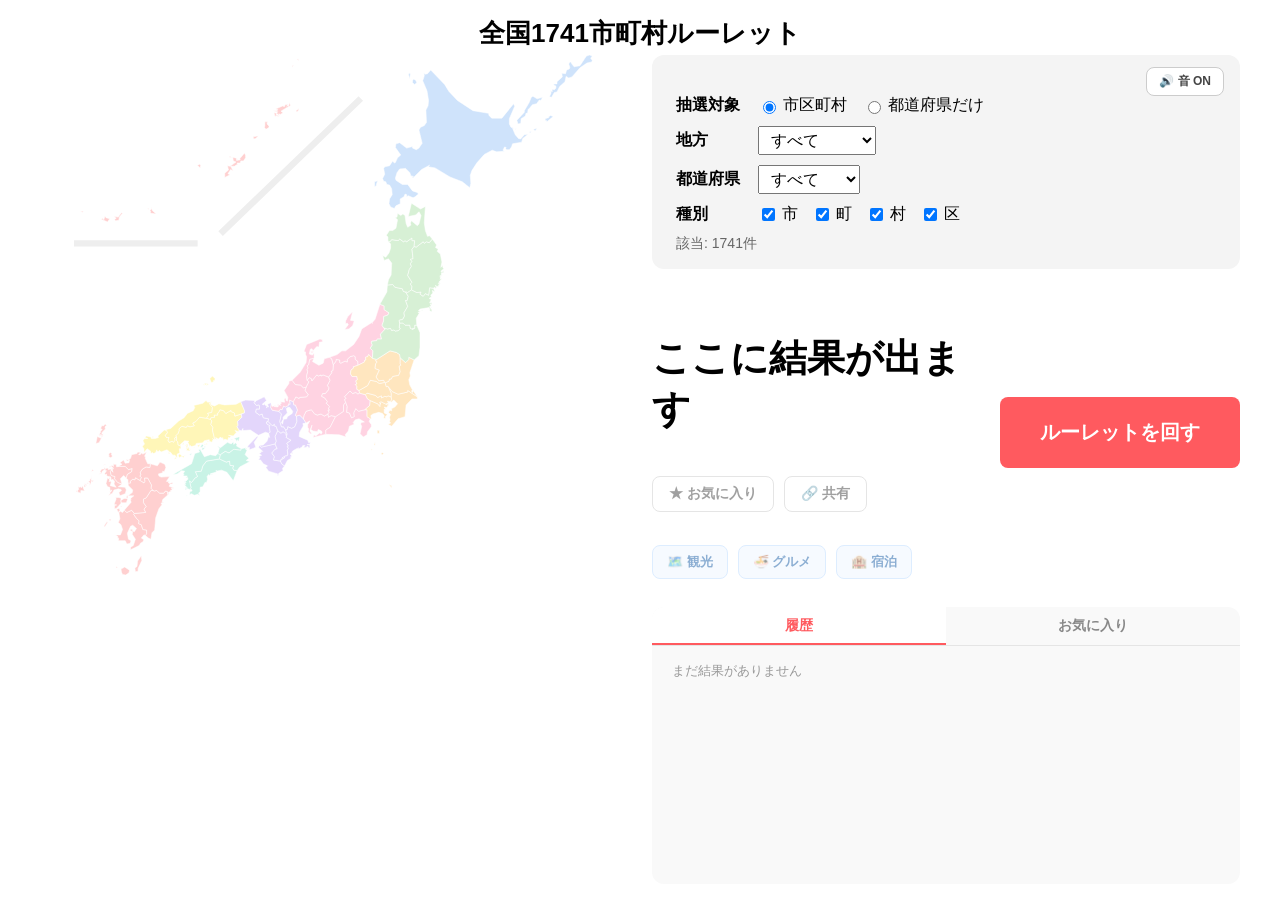
==== commit 7de342c7: "Add files via upload" ====
--- a/index.html
+++ b/index.html
@@ -4,6 +4,15 @@
 <head>
     <meta charset="UTF-8">
     <meta name="viewport" content="width=device-width, initial-scale=1.0">
+
+    <!-- Google tag (gtag.js) -->
+    <script async src="https://www.googletagmanager.com/gtag/js?id=G-N3G1TR4JR2"></script>
+    <script>
+        window.dataLayer = window.dataLayer || [];
+        function gtag() { dataLayer.push(arguments); }
+        gtag('js', new Date());
+        gtag('config', 'G-N3G1TR4JR2');
+    </script>
 
     <title>全国1741市町村ルーレット</title>
     <meta name="description" content="日本全国1,741の市区町村・47都道府県からランダムに1つ選ぶルーレットアプリ。地方・都道府県・種別で絞り込みもできます。">
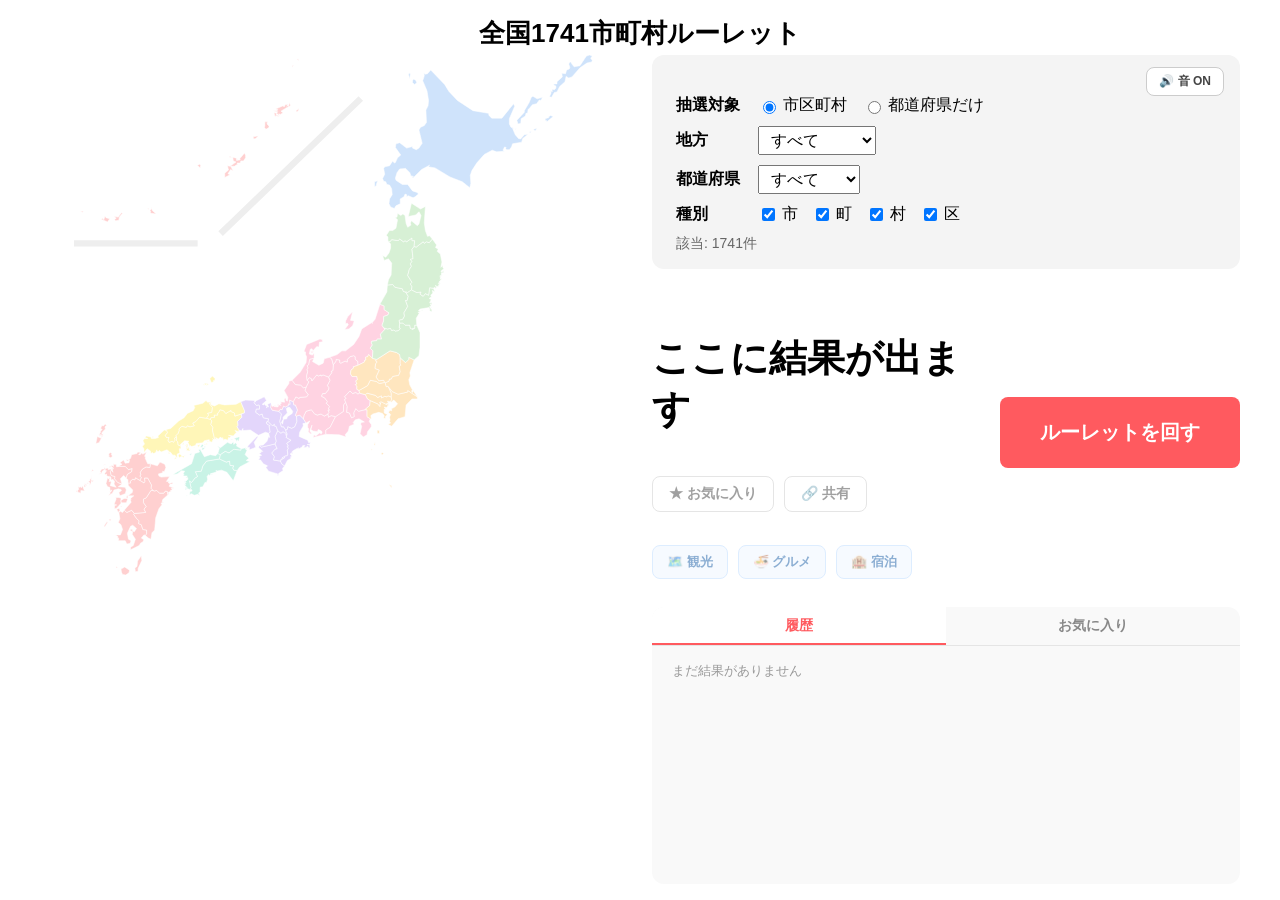
==== commit 9cfb4535: "Add files via upload" ====
--- a/index.html
+++ b/index.html
@@ -4,6 +4,7 @@
 <head>
     <meta charset="UTF-8">
     <meta name="viewport" content="width=device-width, initial-scale=1.0">
+    <meta name="google-site-verification" content="BuLT1CJRGuHyFSwDIxkGOw0fPAifMmR9b48ah0XsVmk" />
 
     <!-- Google tag (gtag.js) -->
     <script async src="https://www.googletagmanager.com/gtag/js?id=G-N3G1TR4JR2"></script>
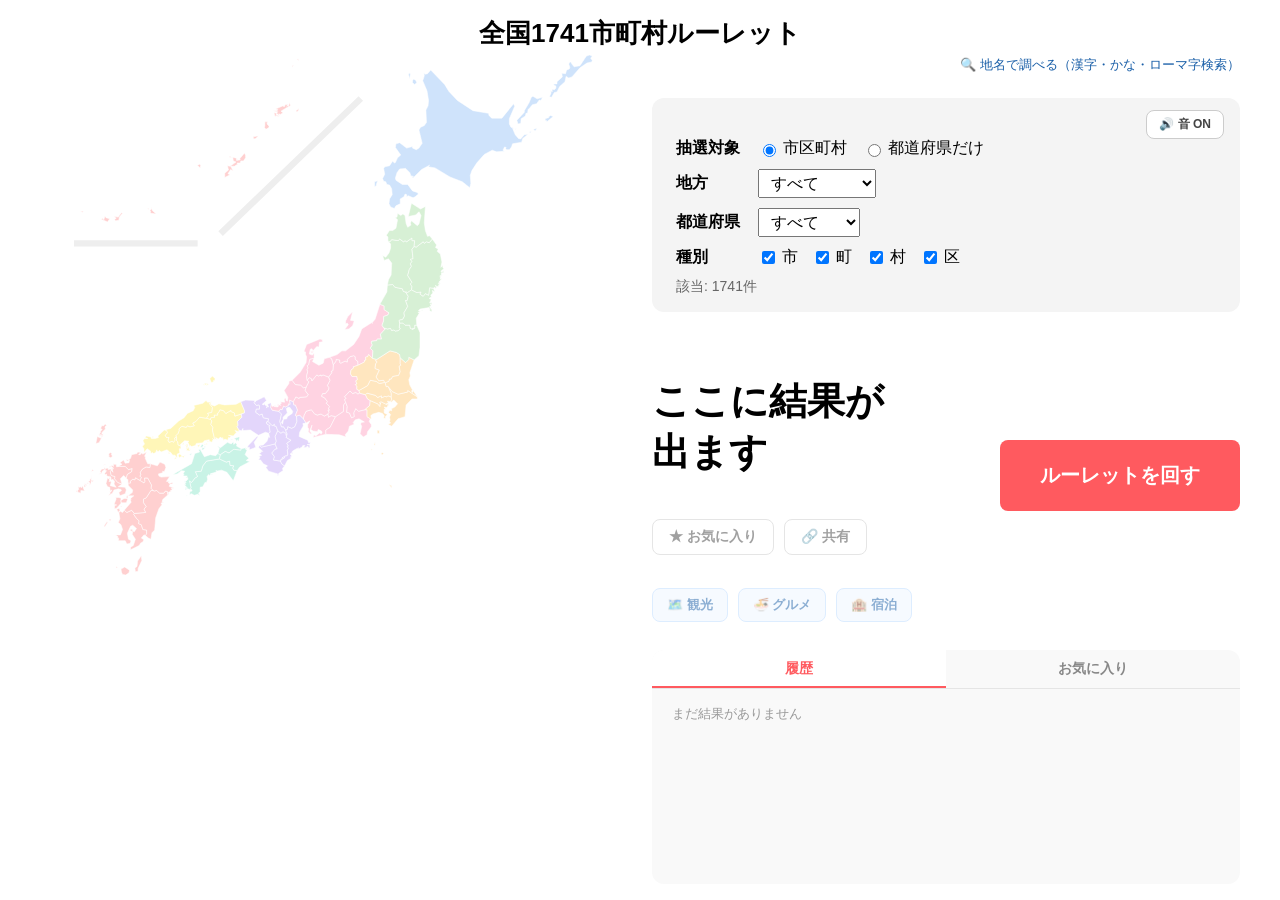
==== commit d795e6c6: "Add files via upload" ====
--- a/index.html
+++ b/index.html
@@ -16,7 +16,7 @@
     </script>
 
     <title>全国1741市町村ルーレット</title>
-    <meta name="description" content="日本全国1,741の市区町村・47都道府県からランダムに1つ選ぶルーレットアプリ。地方・都道府県・種別で絞り込みもできます。">
+    <meta name="description" content="日本全国1,741の市区町村・47都道府県からランダムに1つ選ぶルーレットアプリ。地方・都道府県・種別で絞り込みもできるほか、地名検索（漢字・かな・ローマ字・手書き）機能も搭載。">
 
     <!-- OGP（X/LINE/Facebookなどでシェアされたときの表示）
          ↓ 公開後、og:image と twitter:image は
@@ -24,14 +24,14 @@
          絶対URLに書き換えてください（相対パスだと反映されないSNSがあります） -->
     <meta property="og:type" content="website">
     <meta property="og:title" content="全国1741市町村ルーレット">
-    <meta property="og:description" content="日本全国1,741の市区町村・47都道府県からランダムに1つ選ぶルーレットアプリ。">
+    <meta property="og:description" content="日本全国1,741の市区町村・47都道府県からランダムに1つ選ぶルーレットアプリ。地名検索（漢字・かな・ローマ字・手書き）機能も搭載。">
     <meta property="og:image" content="images/ogp.png">
     <meta property="og:locale" content="ja_JP">
 
     <!-- Twitter/X Card -->
     <meta name="twitter:card" content="summary_large_image">
     <meta name="twitter:title" content="全国1741市町村ルーレット">
-    <meta name="twitter:description" content="日本全国1,741の市区町村・47都道府県からランダムに1つ選ぶルーレットアプリ。">
+    <meta name="twitter:description" content="日本全国1,741の市区町村・47都道府県からランダムに1つ選ぶルーレットアプリ。地名検索（漢字・かな・ローマ字・手書き）機能も搭載。">
     <meta name="twitter:image" content="images/ogp.png">
 
     <link rel="stylesheet" href="style.css">
@@ -271,6 +271,7 @@
 
         <div id="rightPane">
             <div id="topRight">
+            <p id="searchPageLink"><a href="search.html">🔍 地名で調べる（漢字・かな・ローマ字検索）</a></p>
             <div id="filters">
                 <button id="soundToggleBtn" type="button" aria-pressed="true">🔊 音 ON</button>
 
@@ -323,7 +324,7 @@
                 <div id="result">
                     <p id="resultPref" lang="ja" style="visibility:hidden">&nbsp;</p>
                     <p id="resultKana" lang="ja">&nbsp;</p>
-                    <p id="resultName" lang="ja">ここに結果が出ます</p>
+                    <p id="resultName" lang="ja">ここに結果が<br>出ます</p>
                     <p id="resultRomaji" lang="en" translate="no">&nbsp;</p>
 
                     <div id="resultActions">
--- a/style.css
+++ b/style.css
@@ -19,6 +19,21 @@
     font-size: 26px;
     margin: 0 0 4px;
     flex-shrink: 0;
+}
+
+#searchPageLink {
+    text-align: right;
+    margin: 0 0 10px;
+}
+
+#searchPageLink a {
+    font-size: 13px;
+    color: #1a5fa8;
+    text-decoration: none;
+}
+
+#searchPageLink a:hover {
+    text-decoration: underline;
 }
 
 /* 画面を左右2分割。地図の下端と履歴/お気に入りの上端がそろうよう、
@@ -501,6 +516,11 @@
         max-height: 46vh;
     }
 
+    #searchPageLink {
+        order: 0;
+        text-align: center;
+    }
+
     /* デスクトップではグリッドに直接配置するため display:contents にしていたが、
        スマホでは rightPane 自身が縦積みのフレックスコンテナに戻る必要がある */
     #rightPane {
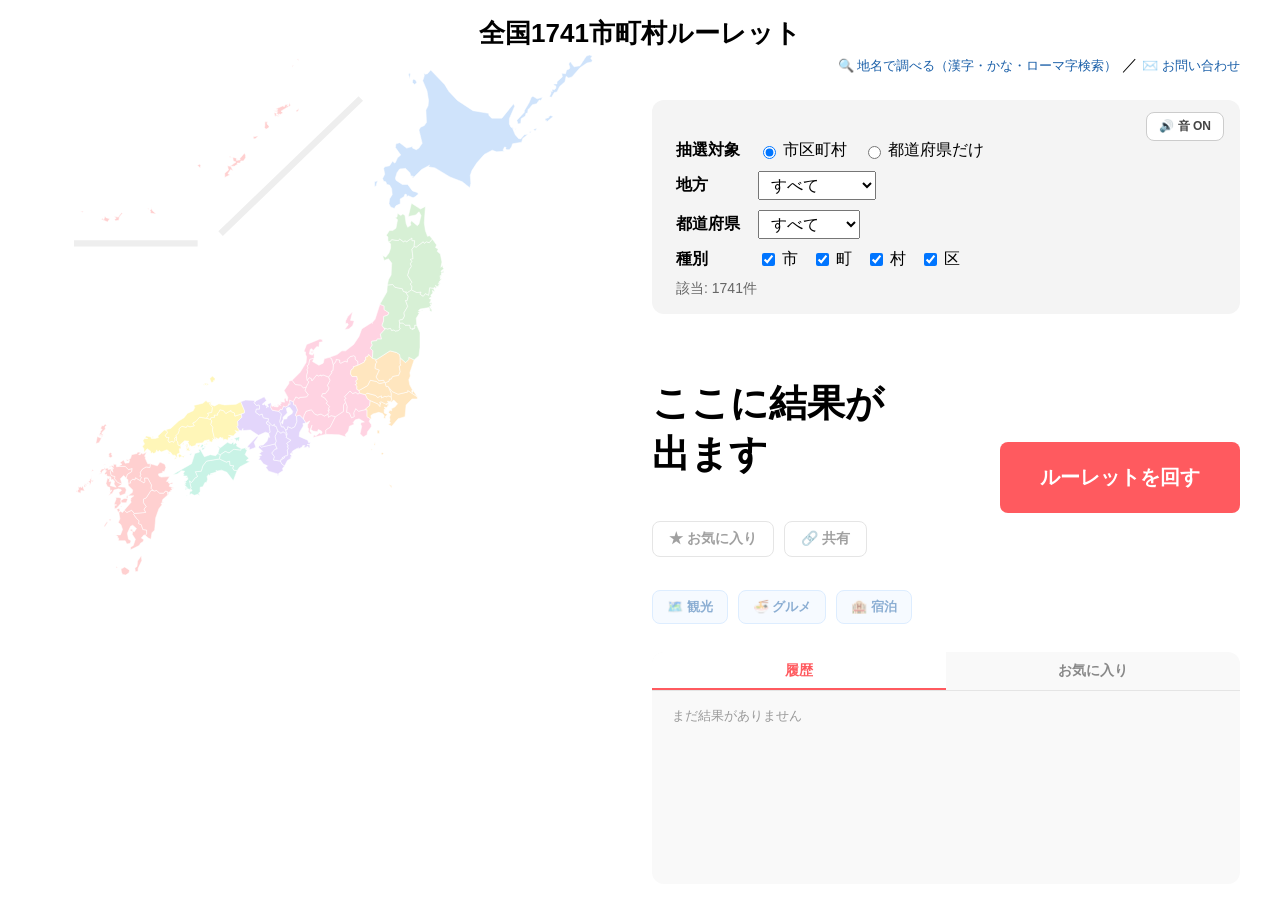
==== commit 927afa85: "Add files via upload" ====
--- a/index.html
+++ b/index.html
@@ -271,7 +271,7 @@
 
         <div id="rightPane">
             <div id="topRight">
-            <p id="searchPageLink"><a href="search.html">🔍 地名で調べる（漢字・かな・ローマ字検索）</a></p>
+            <p id="searchPageLink"><a href="search.html">🔍 地名で調べる（漢字・かな・ローマ字検索）</a> ／ <a href="contact.html">✉️ お問い合わせ</a></p>
             <div id="filters">
                 <button id="soundToggleBtn" type="button" aria-pressed="true">🔊 音 ON</button>
 
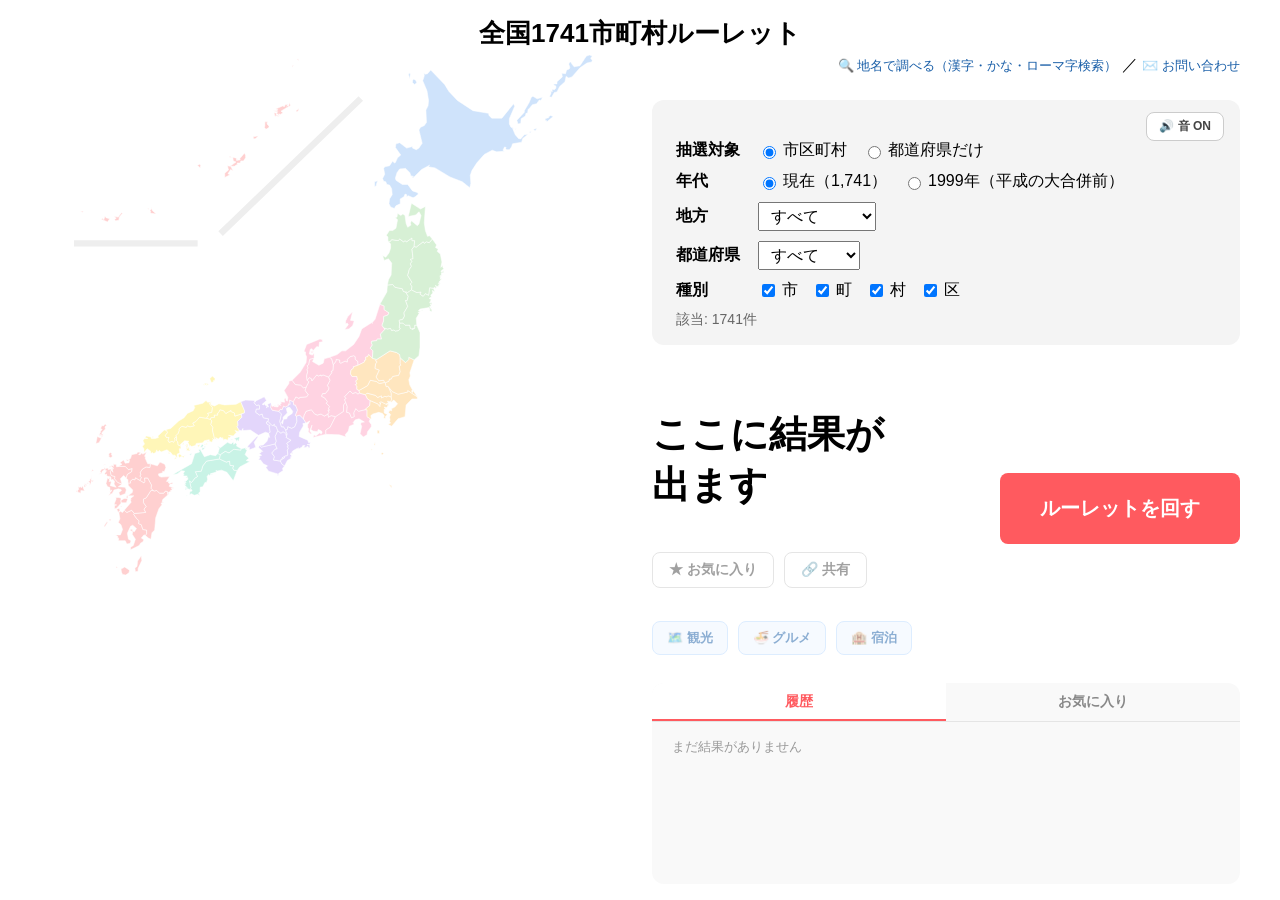
==== commit 7f71a849: "Add files via upload" ====
--- a/index.html
+++ b/index.html
@@ -284,6 +284,18 @@
                 </div>
 
                 <div class="filter-row">
+                    <span class="filter-label">年代</span>
+                    <div class="mode-radios">
+                        <label><input type="radio" name="targetYear" id="yearCurrent" value="current" checked>現在（1,741）</label>
+                        <label><input type="radio" name="targetYear" id="year1999" value="1999">1999年（平成の大合併前）</label>
+                    </div>
+                </div>
+                <p id="year1999Note" style="display:none; font-size:12px; color:#888; margin:-4px 0 10px;">
+                    ※ 1999年当時の市区町村です。多くはその後の合併で現在は存在しません。
+                    出典: 歴史的行政区域データセットβ版(CODH)・総務省全国地方公共団体コード
+                </p>
+
+                <div class="filter-row">
                     <label for="regionSelect">地方</label>
                     <select id="regionSelect">
                         <option value="">すべて</option>
@@ -365,6 +377,7 @@
     </div>
 
     <script src="municipalities.js"></script>
+    <script src="municipalities1999.js"></script>
     <script src="script.js"></script>
 
 </body>
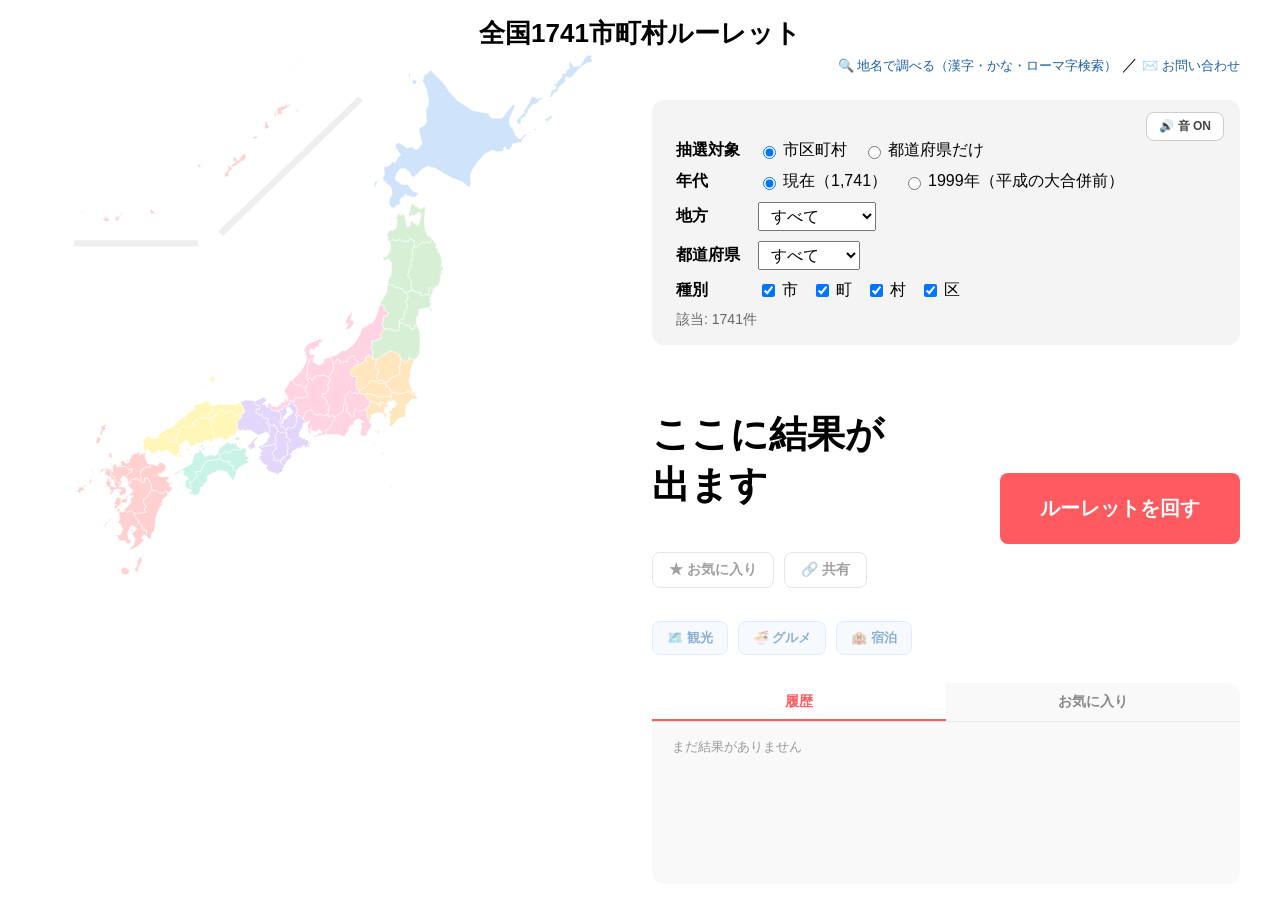
==== commit b5271394: "Add files via upload" ====
--- a/index.html
+++ b/index.html
@@ -35,6 +35,8 @@
     <meta name="twitter:image" content="images/ogp.png">
 
     <link rel="stylesheet" href="style.css">
+    <!-- モバイル用レイアウト（PC用のstyle.cssとは別ファイルに分離） -->
+    <link rel="stylesheet" href="style.mobile.css" media="(max-width: 780px)">
 </head>
 
 <body>
--- a/style.css
+++ b/style.css
@@ -492,98 +492,3 @@
 #favoritesList li button:hover {
     color: #d33;
 }
-
-/* 画面が狭いときは上下に積む。
-   ただし地図・結果・ルーレットボタンは「地図の下端に結果カードを重ねる」ことで
-   全体の高さを圧縮し、フィルタや履歴は下にスクロールして見る形にする */
-@media (max-width: 780px) {
-    body {
-        overflow-y: auto;
-    }
-
-    #layout {
-        display: flex;
-        flex-direction: column;
-    }
-
-    #leftPane {
-        position: relative;
-        z-index: 1;
-    }
-
-    #mapWrap,
-    #japanMap {
-        max-height: 46vh;
-    }
-
-    #searchPageLink {
-        order: 0;
-        text-align: center;
-    }
-
-    /* デスクトップではグリッドに直接配置するため display:contents にしていたが、
-       スマホでは rightPane 自身が縦積みのフレックスコンテナに戻る必要がある */
-    #rightPane {
-        display: flex;
-        flex-direction: column;
-        text-align: left;
-        gap: 10px;
-    }
-
-    /* topRight（フィルタ+結果のまとまり）も分解して、
-       filters と resultRow を rightPane の直接の子として order で並べ替えられるようにする */
-    #topRight {
-        display: contents;
-    }
-
-    /* フレックスの order で見た目の並びだけを
-       「結果カード → ルーレットボタン → フィルタ → 履歴/お気に入り」に変更する
-       （HTML/JSの構造やIDはそのまま） */
-    #filters {
-        order: 2;
-    }
-
-    #resultRow {
-        order: 1;
-        flex-direction: column;
-        align-items: stretch;
-        gap: 10px;
-        position: relative;
-        z-index: 2;
-        margin-top: -80px;
-        background: rgba(255, 255, 255, 0.96);
-        border-radius: 18px 18px 0 0;
-        padding: 16px 20px 16px;
-        box-shadow: 0 -6px 16px rgba(0, 0, 0, 0.08);
-    }
-
-    #result {
-        text-align: center;
-        margin: 0;
-    }
-
-    #resultActions {
-        justify-content: center;
-    }
-
-    #searchLinks {
-        justify-content: center;
-        flex-wrap: wrap;
-    }
-
-    #rouletteButton {
-        width: 100%;
-        padding: 13px 26px;
-        font-size: 18px;
-    }
-
-    #recordsWrap {
-        order: 3;
-        flex: none;
-        min-height: 0;
-    }
-
-    .tabPanel {
-        max-height: 240px;
-    }
-}
--- a/style.mobile.css
+++ b/style.mobile.css
@@ -0,0 +1,124 @@
+/*
+ * モバイル専用レイアウト（画面幅780px以下）
+ * ------------------------------------------------------------
+ * PC版（style.css）は
+ *   ・#layout を2カラムのグリッドにする
+ *   ・#rightPane / #topRight を display:contents で「透明化」し、
+ *     孫要素（検索リンク・フィルタ・結果カード）を直接グリッドに配置する
+ * という作りになっている。
+ *
+ * このファイルではPC版の指定を上書きし、モバイルでは
+ *   ・#layout をただの縦積みFlexboxにする
+ *   ・display:contents の入れ子や、地図に結果カードを負のマージンで
+ *     重ねる演出は使わない
+ * というシンプルな構成に組み替える。結果カードの高さが変わっても
+ * （都道府県だけモード・文字数の違いなど）崩れないようにするため。
+ *
+ * HTML構造（index.html）はPC版と共通で、以下の親子関係になっている:
+ *   #layout
+ *     #leftPane（地図）
+ *     #rightPane
+ *       #topRight
+ *         #searchPageLink
+ *         #filters
+ *         #resultRow（結果カード + ルーレットボタン）
+ *       #recordsWrap（履歴・お気に入り）
+ */
+
+body {
+    overflow-y: auto;
+    padding: 16px 16px 40px;
+}
+
+h1 {
+    font-size: 22px;
+}
+
+/* ----- 全体を縦積みに ----- */
+#layout {
+    display: flex;
+    flex-direction: column;
+    gap: 20px;
+    max-width: 100%;
+}
+
+/* ----- 地図（1段目） ----- */
+#leftPane {
+    width: 100%;
+    order: 0;
+}
+
+#mapWrap,
+#japanMap {
+    max-height: 46vh;
+}
+
+/* ----- 右カラムの中身（2段目以降） -----
+   PCのようにグリッドへ透明化する必要はないので、
+   ふつうに縦に並ぶブロックとして扱う */
+#rightPane {
+    display: flex;
+    flex-direction: column;
+    gap: 20px;
+    order: 1;
+}
+
+#topRight {
+    display: flex;
+    flex-direction: column;
+    gap: 16px;
+}
+
+/* 結果＋ルーレットボタンを最初に、フィルタをその下に表示する。
+   （地図の演出に頼らず、単純な order だけで並び替える） */
+#resultRow {
+    order: 1;
+}
+
+#searchPageLink {
+    order: 2;
+    text-align: center;
+    margin: 0;
+}
+
+#filters {
+    order: 3;
+}
+
+/* ----- 結果カード＋ルーレットボタン ----- */
+#resultRow {
+    display: flex;
+    flex-direction: column;
+    align-items: stretch;
+    gap: 14px;
+    background: #fff;
+    border-radius: 16px;
+    padding: 18px 20px;
+    box-shadow: 0 2px 10px rgba(0, 0, 0, 0.06);
+}
+
+#result {
+    text-align: center;
+    margin: 0;
+}
+
+#resultActions,
+#searchLinks {
+    justify-content: center;
+    flex-wrap: wrap;
+}
+
+#rouletteButton {
+    width: 100%;
+    padding: 16px 26px;
+    font-size: 18px;
+}
+
+/* ----- 履歴・お気に入り（最後） ----- */
+#recordsWrap {
+    min-height: 0;
+}
+
+.tabPanel {
+    max-height: 240px;
+}
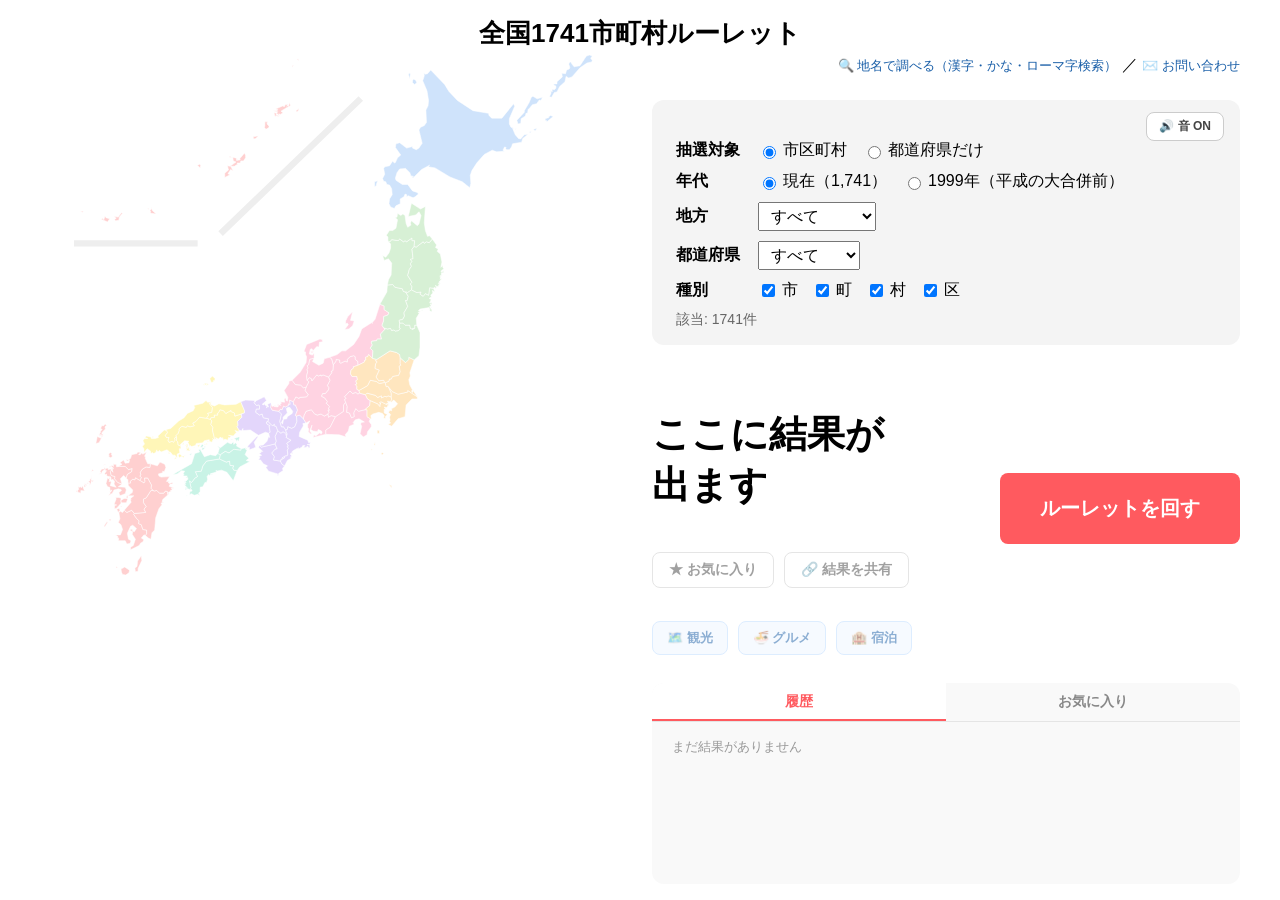
==== commit 6b68e9b2: "Add files via upload" ====
--- a/index.html
+++ b/index.html
@@ -25,14 +25,18 @@
     <meta property="og:type" content="website">
     <meta property="og:title" content="全国1741市町村ルーレット">
     <meta property="og:description" content="日本全国1,741の市区町村・47都道府県からランダムに1つ選ぶルーレットアプリ。地名検索（漢字・かな・ローマ字・手書き）機能も搭載。">
-    <meta property="og:image" content="images/ogp.png">
+    <meta property="og:image" content="https://hitachi-onigiri.github.io/municipality-roulette/images/ogp.png">
+    <meta property="og:image:width" content="1200">
+    <meta property="og:image:height" content="630">
+    <meta property="og:url" content="https://hitachi-onigiri.github.io/municipality-roulette/">
     <meta property="og:locale" content="ja_JP">
 
     <!-- Twitter/X Card -->
     <meta name="twitter:card" content="summary_large_image">
     <meta name="twitter:title" content="全国1741市町村ルーレット">
     <meta name="twitter:description" content="日本全国1,741の市区町村・47都道府県からランダムに1つ選ぶルーレットアプリ。地名検索（漢字・かな・ローマ字・手書き）機能も搭載。">
-    <meta name="twitter:image" content="images/ogp.png">
+    <meta name="twitter:image" content="https://hitachi-onigiri.github.io/municipality-roulette/images/ogp.png">
+    <meta name="twitter:image:alt" content="全国1741市町村ルーレット">
 
     <link rel="stylesheet" href="style.css">
     <!-- モバイル用レイアウト（PC用のstyle.cssとは別ファイルに分離） -->
@@ -343,7 +347,7 @@
 
                     <div id="resultActions">
                         <button id="favoriteButton" type="button" disabled>★ お気に入り</button>
-                        <button id="shareButton" type="button" disabled>🔗 共有</button>
+                        <button id="shareButton" type="button" disabled>🔗 結果を共有</button>
                     </div>
                     <p id="shareStatus" role="status" aria-live="polite">&nbsp;</p>
 
--- a/style.mobile.css
+++ b/style.mobile.css
@@ -40,12 +40,22 @@
     flex-direction: column;
     gap: 20px;
     max-width: 100%;
+    /* PC用スタイル（style.css）の flex: 1 1 auto; min-height: 0; を引き継いだままだと、
+       モバイルでは画面の高さに収まりきらないコンテンツを「1画面に収めよう」として
+       #leftPane（地図）側が高さ0まで潰れてしまう。
+       モバイルでは画面の高さに収めず、はみ出た分は body 側でスクロールさせたいので、
+       ここで明示的に無効化する。 */
+    flex: none;
 }
 
 /* ----- 地図（1段目） ----- */
 #leftPane {
     width: 100%;
     order: 0;
+    /* PC用の min-height: 0 / min-width: 0（グリッド内で潰れることを許可する指定）を、
+       モバイルでは打ち消す。これが無いと地図が高さ0に潰れて下の結果カードに隠れる。 */
+    min-height: auto;
+    min-width: auto;
 }
 
 #mapWrap,
